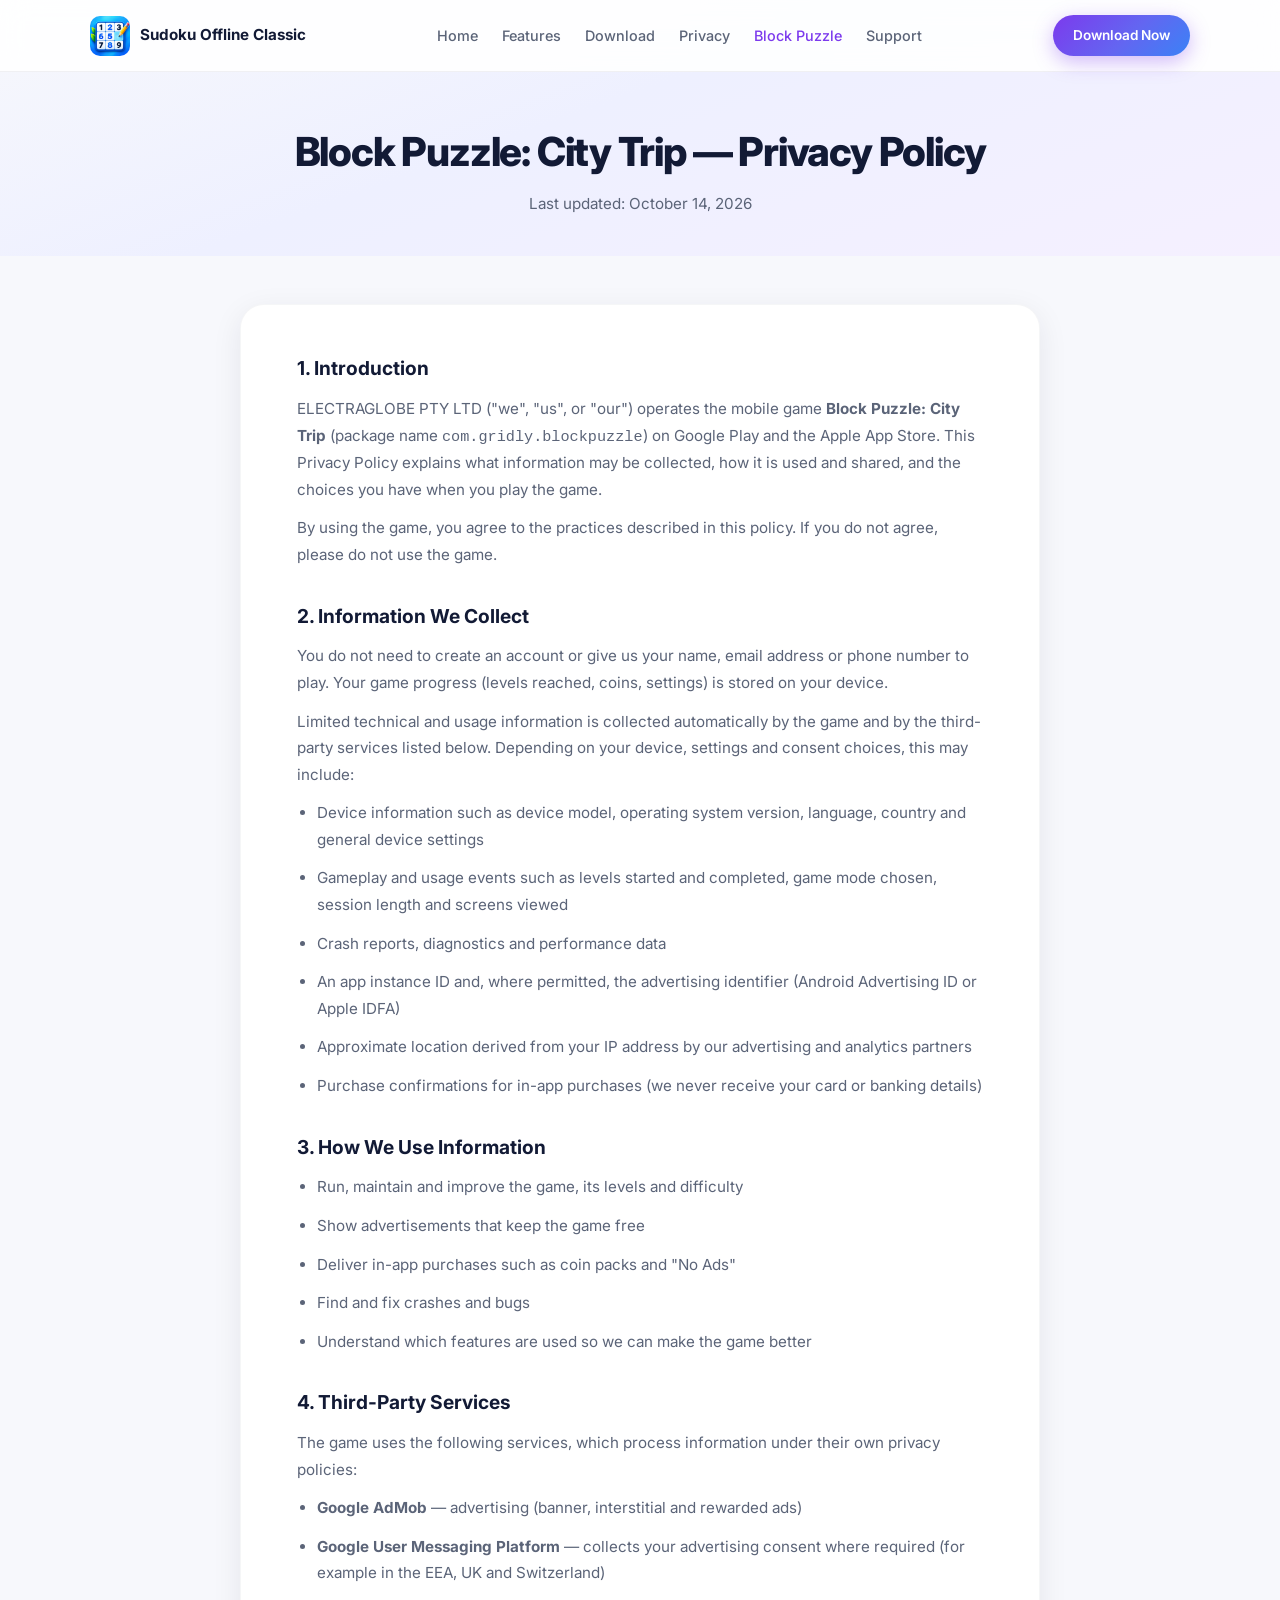
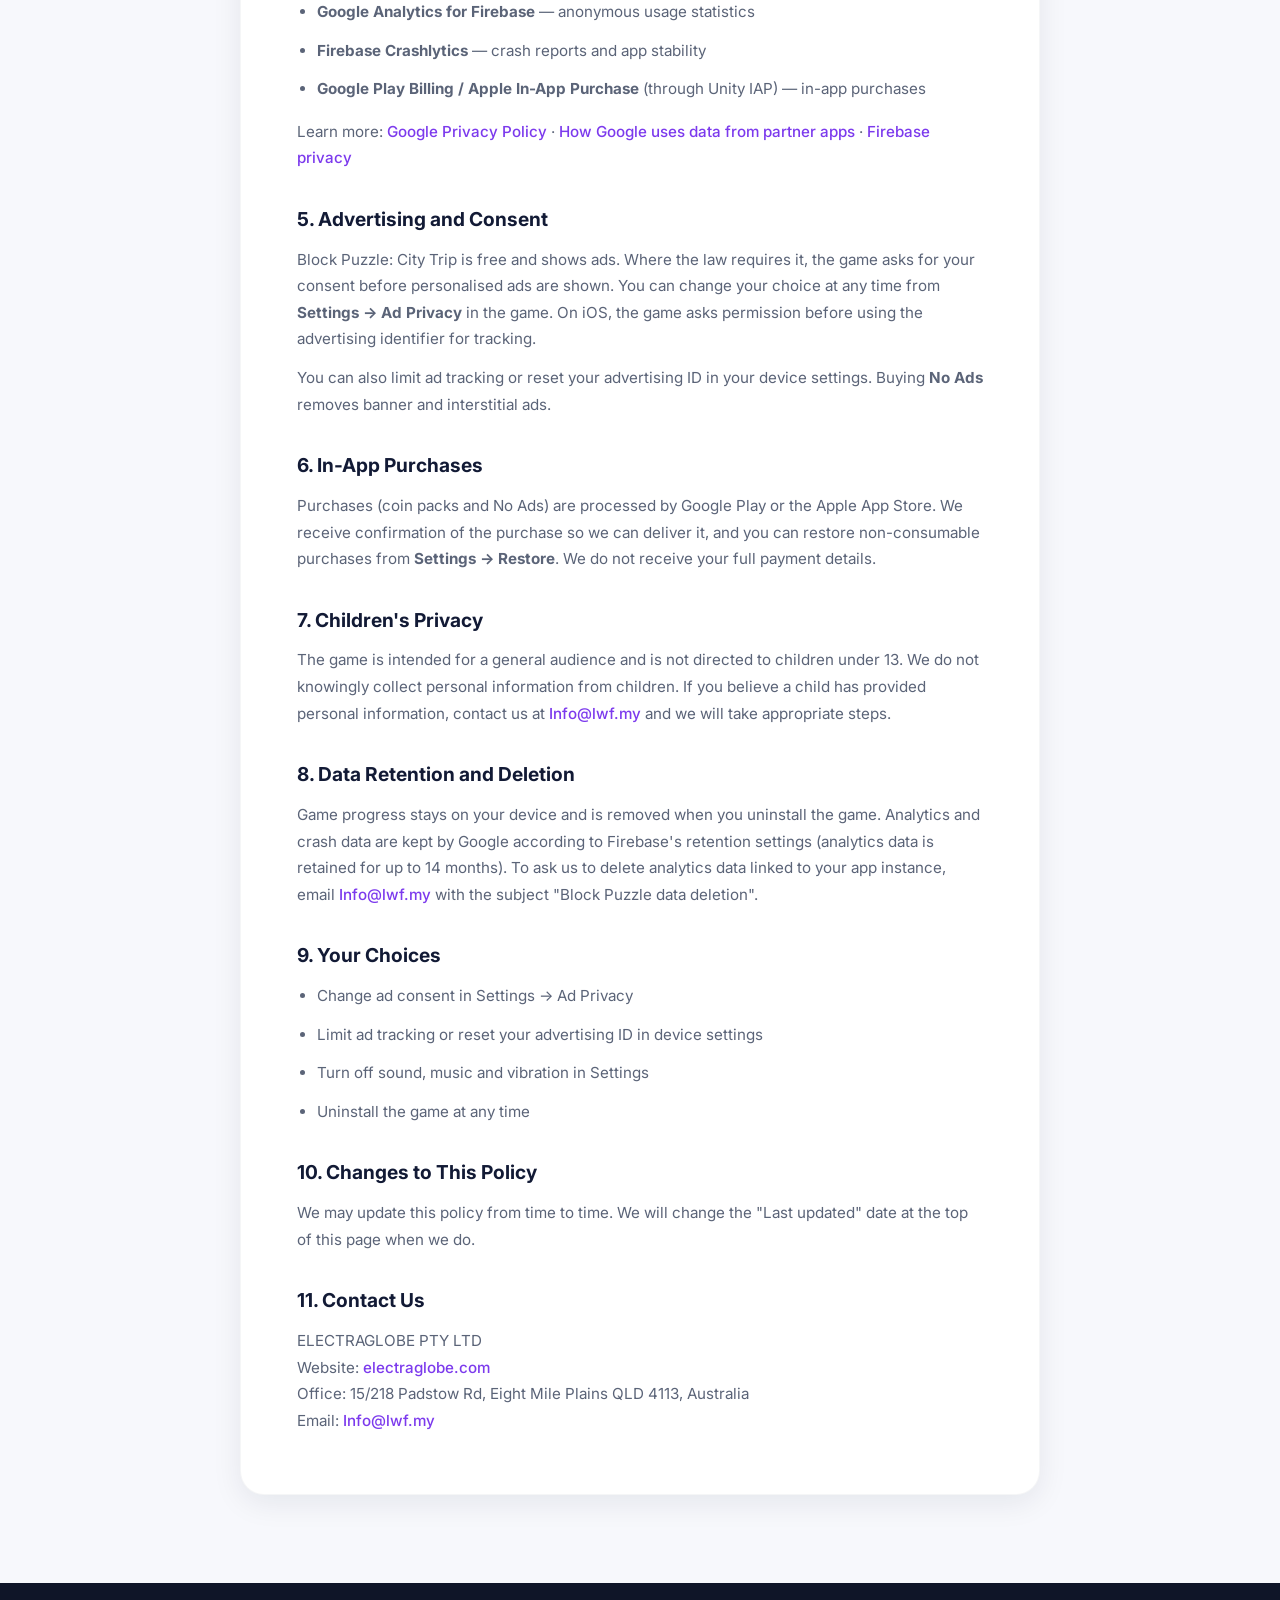
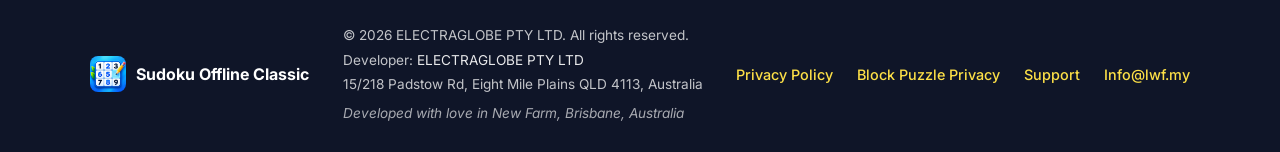
==== block-puzzle-privacy.html @ 2f1a8b40 "Add Block Puzzle: City Trip privacy policy page and footer links Co-Authored-By: Claude Opus 5.5 <no" ====
<!DOCTYPE html>
<html lang="en">
<head>
  <meta charset="UTF-8">
  <meta name="viewport" content="width=device-width, initial-scale=1.0">
  <title>Privacy Policy - Block Puzzle: City Trip</title>
  <meta name="description" content="Privacy Policy for Block Puzzle: City Trip by ELECTRAGLOBE PTY LTD.">
  <meta name="robots" content="index, follow">
  <link rel="canonical" href="https://sudoku-offline-game.pages.dev/block-puzzle-privacy.html">
  <link rel="icon" type="image/png" sizes="32x32" href="assets/favicon-32.png">
  <link rel="apple-touch-icon" href="assets/apple-touch-icon.png">
  <link rel="preconnect" href="https://fonts.googleapis.com">
  <link rel="preconnect" href="https://fonts.gstatic.com" crossorigin>
  <link href="https://fonts.googleapis.com/css2?family=Inter:wght@400;500;600;700;800&display=swap" rel="stylesheet">
  <link rel="stylesheet" href="styles.css">
</head>
<body>

  <header class="header" id="top">
    <div class="container header__inner">
      <a href="index.html" class="logo" aria-label="Sudoku Offline Classic Puzzle home">
        <img src="assets/logo.png" alt="Sudoku Offline Classic Puzzle logo" class="logo__img" width="40" height="40">
        <span class="logo__text">Sudoku Offline Classic</span>
      </a>
      <button class="nav-toggle" id="navToggle" aria-label="Toggle navigation" aria-expanded="false">
        <span></span><span></span><span></span>
      </button>
      <nav class="nav" id="mainNav" aria-label="Main navigation">
        <a href="index.html" class="nav__link">Home</a>
        <a href="index.html#features" class="nav__link">Features</a>
        <a href="index.html#download" class="nav__link">Download</a>
        <a href="privacy.html" class="nav__link">Privacy</a>
        <a href="block-puzzle-privacy.html" class="nav__link nav__link--active">Block Puzzle</a>
        <a href="support.html" class="nav__link">Support</a>
      </nav>
      <a href="index.html#download" class="btn btn--gradient btn--sm header__cta">Download Now</a>
    </div>
  </header>

  <main>
    <section class="page-hero">
      <div class="container">
        <h1 class="page-hero__title">Block Puzzle: City Trip &mdash; Privacy Policy</h1>
        <p class="page-hero__meta">Last updated: October 14, 2026</p>
      </div>
    </section>

    <section class="page-content">
      <div class="container">
        <div class="content-card">
          <h2>1. Introduction</h2>
          <p>
            ELECTRAGLOBE PTY LTD ("we", "us", or "our") operates the mobile game <strong>Block Puzzle: City Trip</strong> (package name <code>com.gridly.blockpuzzle</code>) on Google Play and the Apple App Store. This Privacy Policy explains what information may be collected, how it is used and shared, and the choices you have when you play the game.
          </p>
          <p>
            By using the game, you agree to the practices described in this policy. If you do not agree, please do not use the game.
          </p>

          <h2>2. Information We Collect</h2>
          <p>
            You do not need to create an account or give us your name, email address or phone number to play. Your game progress (levels reached, coins, settings) is stored on your device.
          </p>
          <p>
            Limited technical and usage information is collected automatically by the game and by the third-party services listed below. Depending on your device, settings and consent choices, this may include:
          </p>
          <ul>
            <li>Device information such as device model, operating system version, language, country and general device settings</li>
            <li>Gameplay and usage events such as levels started and completed, game mode chosen, session length and screens viewed</li>
            <li>Crash reports, diagnostics and performance data</li>
            <li>An app instance ID and, where permitted, the advertising identifier (Android Advertising ID or Apple IDFA)</li>
            <li>Approximate location derived from your IP address by our advertising and analytics partners</li>
            <li>Purchase confirmations for in-app purchases (we never receive your card or banking details)</li>
          </ul>

          <h2>3. How We Use Information</h2>
          <ul>
            <li>Run, maintain and improve the game, its levels and difficulty</li>
            <li>Show advertisements that keep the game free</li>
            <li>Deliver in-app purchases such as coin packs and "No Ads"</li>
            <li>Find and fix crashes and bugs</li>
            <li>Understand which features are used so we can make the game better</li>
          </ul>

          <h2>4. Third-Party Services</h2>
          <p>The game uses the following services, which process information under their own privacy policies:</p>
          <ul>
            <li><strong>Google AdMob</strong> &mdash; advertising (banner, interstitial and rewarded ads)</li>
            <li><strong>Google User Messaging Platform</strong> &mdash; collects your advertising consent where required (for example in the EEA, UK and Switzerland)</li>
            <li><strong>Google Analytics for Firebase</strong> &mdash; anonymous usage statistics</li>
            <li><strong>Firebase Crashlytics</strong> &mdash; crash reports and app stability</li>
            <li><strong>Google Play Billing / Apple In-App Purchase</strong> (through Unity IAP) &mdash; in-app purchases</li>
          </ul>
          <p>
            Learn more: <a href="https://policies.google.com/privacy" target="_blank" rel="noopener noreferrer">Google Privacy Policy</a> &middot;
            <a href="https://policies.google.com/technologies/partner-sites" target="_blank" rel="noopener noreferrer">How Google uses data from partner apps</a> &middot;
            <a href="https://firebase.google.com/support/privacy" target="_blank" rel="noopener noreferrer">Firebase privacy</a>
          </p>

          <h2>5. Advertising and Consent</h2>
          <p>
            Block Puzzle: City Trip is free and shows ads. Where the law requires it, the game asks for your consent before personalised ads are shown. You can change your choice at any time from <strong>Settings &rarr; Ad Privacy</strong> in the game. On iOS, the game asks permission before using the advertising identifier for tracking.
          </p>
          <p>
            You can also limit ad tracking or reset your advertising ID in your device settings. Buying <strong>No Ads</strong> removes banner and interstitial ads.
          </p>

          <h2>6. In-App Purchases</h2>
          <p>
            Purchases (coin packs and No Ads) are processed by Google Play or the Apple App Store. We receive confirmation of the purchase so we can deliver it, and you can restore non-consumable purchases from <strong>Settings &rarr; Restore</strong>. We do not receive your full payment details.
          </p>

          <h2>7. Children's Privacy</h2>
          <p>
            The game is intended for a general audience and is not directed to children under 13. We do not knowingly collect personal information from children. If you believe a child has provided personal information, contact us at <a href="mailto:Info@lwf.my">Info@lwf.my</a> and we will take appropriate steps.
          </p>

          <h2>8. Data Retention and Deletion</h2>
          <p>
            Game progress stays on your device and is removed when you uninstall the game. Analytics and crash data are kept by Google according to Firebase's retention settings (analytics data is retained for up to 14 months). To ask us to delete analytics data linked to your app instance, email <a href="mailto:Info@lwf.my">Info@lwf.my</a> with the subject "Block Puzzle data deletion".
          </p>

          <h2>9. Your Choices</h2>
          <ul>
            <li>Change ad consent in Settings &rarr; Ad Privacy</li>
            <li>Limit ad tracking or reset your advertising ID in device settings</li>
            <li>Turn off sound, music and vibration in Settings</li>
            <li>Uninstall the game at any time</li>
          </ul>

          <h2>10. Changes to This Policy</h2>
          <p>
            We may update this policy from time to time. We will change the "Last updated" date at the top of this page when we do.
          </p>

          <h2>11. Contact Us</h2>
          <p>
            ELECTRAGLOBE PTY LTD<br>
            Website: <a href="https://electraglobe.com/" target="_blank" rel="noopener noreferrer">electraglobe.com</a><br>
            Office: 15/218 Padstow Rd, Eight Mile Plains QLD 4113, Australia<br>
            Email: <a href="mailto:Info@lwf.my">Info@lwf.my</a>
          </p>
        </div>
      </div>
    </section>
  </main>

  <footer class="footer">
    <div class="container footer__inner">
      <div class="footer__brand">
        <img src="assets/logo.png" alt="" width="36" height="36">
        <span>Sudoku Offline Classic</span>
      </div>
      <div class="footer__info">
        <p>&copy; 2026 ELECTRAGLOBE PTY LTD. All rights reserved.</p>
        <p>Developer: <a href="https://electraglobe.com/" target="_blank" rel="noopener noreferrer">ELECTRAGLOBE PTY LTD</a></p>
        <p>15/218 Padstow Rd, Eight Mile Plains QLD 4113, Australia</p>
        <p class="footer__love">Developed with love in New Farm, Brisbane, Australia</p>
      </div>
      <div class="footer__links">
        <a href="privacy.html">Privacy Policy</a>
        <a href="block-puzzle-privacy.html">Block Puzzle Privacy</a>
        <a href="support.html">Support</a>
        <a href="mailto:Info@lwf.my">Info@lwf.my</a>
      </div>
    </div>
  </footer>

  <script src="script.js"></script>
</body>
</html>
---- styles.css ----
/* Sudoku Offline Classic — Official Website */

:root {
  --bg: #f7f8fc;
  --bg-soft: linear-gradient(160deg, #f7f8fc 0%, #eef0ff 45%, #f5f0ff 100%);
  --card: #ffffff;
  --text: #121a35;
  --text-muted: #5b6478;
  --purple: #7c3aed;
  --indigo: #6366f1;
  --blue: #3b82f6;
  --pink: #ec4899;
  --highlight: #f59e0b;
  --highlight-soft: #fef3c7;
  --gradient: linear-gradient(135deg, #7c3aed 0%, #6366f1 55%, #3b82f6 100%);
  --gradient-cta: linear-gradient(135deg, #6d28d9 0%, #4f46e5 50%, #2563eb 100%);
  --shadow-sm: 0 2px 10px rgba(18, 26, 53, 0.06);
  --shadow-md: 0 8px 30px rgba(18, 26, 53, 0.08);
  --shadow-lg: 0 16px 50px rgba(99, 102, 241, 0.14);
  --radius: 16px;
  --radius-lg: 24px;
  --header-h: 72px;
  --font: 'Inter', -apple-system, BlinkMacSystemFont, 'Segoe UI', Roboto, sans-serif;
  --ease: 0.25s ease;
}

*, *::before, *::after { box-sizing: border-box; margin: 0; padding: 0; }

html { scroll-behavior: smooth; -webkit-text-size-adjust: 100%; }

body {
  font-family: var(--font);
  font-size: 16px;
  line-height: 1.6;
  color: var(--text);
  background: var(--bg);
  overflow-x: hidden;
}

img { max-width: 100%; height: auto; display: block; }
a { color: inherit; text-decoration: none; }

.container {
  width: 100%;
  max-width: 1140px;
  margin: 0 auto;
  padding: 0 20px;
}

/* Utilities */
.gradient-text {
  background: var(--gradient);
  -webkit-background-clip: text;
  -webkit-text-fill-color: transparent;
  background-clip: text;
}

.section-title {
  font-size: clamp(1.5rem, 4vw, 2.1rem);
  font-weight: 800;
  text-align: center;
  letter-spacing: -0.03em;
  margin-bottom: 12px;
}

.section-subtitle {
  text-align: center;
  color: var(--text-muted);
  max-width: 560px;
  margin: 0 auto 48px;
  font-size: 1.05rem;
  line-height: 1.7;
}

/* Buttons */
.btn {
  display: inline-flex;
  align-items: center;
  justify-content: center;
  gap: 8px;
  font-family: var(--font);
  font-weight: 600;
  font-size: 0.95rem;
  border: none;
  border-radius: 50px;
  cursor: pointer;
  transition: transform var(--ease), box-shadow var(--ease), opacity var(--ease);
}

.btn--gradient {
  background: var(--gradient);
  color: #fff;
  padding: 14px 28px;
  box-shadow: 0 6px 20px rgba(124, 58, 237, 0.35);
}

.btn--gradient:hover {
  transform: translateY(-2px);
  box-shadow: 0 10px 28px rgba(124, 58, 237, 0.45);
}

.btn--outline {
  background: var(--card);
  color: var(--purple);
  padding: 14px 28px;
  border: 2px solid rgba(124, 58, 237, 0.2);
  box-shadow: var(--shadow-sm);
}

.btn--outline:hover {
  border-color: var(--purple);
  transform: translateY(-2px);
}

.btn--sm { padding: 10px 20px; font-size: 0.85rem; }

/* Store buttons */
.store-buttons {
  display: flex;
  flex-wrap: wrap;
  align-items: center;
  gap: 12px;
  margin-top: 28px;
}

.store-buttons--center { justify-content: center; }

.store-btn {
  display: inline-block;
  transition: transform var(--ease), opacity var(--ease);
  line-height: 0;
}

.store-btn:hover { transform: translateY(-2px); opacity: 0.92; }

.store-btn--apple img { height: 40px; width: auto; }
.store-btn--google img { height: 60px; width: auto; }

/* Header */
.header {
  position: fixed;
  top: 0; left: 0; right: 0;
  z-index: 200;
  height: var(--header-h);
  background: rgba(255, 255, 255, 0.88);
  backdrop-filter: blur(14px);
  -webkit-backdrop-filter: blur(14px);
  border-bottom: 1px solid rgba(18, 26, 53, 0.06);
  transition: box-shadow var(--ease);
}

.header--scrolled { box-shadow: var(--shadow-sm); }

.header__inner {
  display: flex;
  align-items: center;
  justify-content: space-between;
  height: 100%;
  gap: 16px;
}

.logo {
  display: flex;
  align-items: center;
  gap: 10px;
  font-weight: 700;
  font-size: 0.95rem;
  color: var(--text);
  flex-shrink: 0;
}

.logo__img {
  width: 40px;
  height: 40px;
  border-radius: 10px;
  object-fit: cover;
}

.logo__text { display: none; }

.nav-toggle {
  display: flex;
  flex-direction: column;
  justify-content: center;
  gap: 5px;
  width: 42px;
  height: 42px;
  background: none;
  border: none;
  cursor: pointer;
  padding: 8px;
  border-radius: 10px;
}

.nav-toggle:hover { background: rgba(124, 58, 237, 0.08); }

.nav-toggle span {
  display: block;
  width: 22px;
  height: 2px;
  background: var(--text);
  border-radius: 2px;
  transition: transform var(--ease), opacity var(--ease);
}

.nav-toggle[aria-expanded="true"] span:nth-child(1) { transform: translateY(7px) rotate(45deg); }
.nav-toggle[aria-expanded="true"] span:nth-child(2) { opacity: 0; }
.nav-toggle[aria-expanded="true"] span:nth-child(3) { transform: translateY(-7px) rotate(-45deg); }

.nav {
  display: none;
  align-items: center;
  gap: 24px;
}

.nav__link {
  font-size: 0.9rem;
  font-weight: 500;
  color: var(--text-muted);
  transition: color var(--ease);
}

.nav__link:hover,
.nav__link--active { color: var(--purple); }

.header__cta { display: none; }

.nav--open {
  display: flex;
  flex-direction: column;
  position: absolute;
  top: var(--header-h);
  left: 0; right: 0;
  background: var(--card);
  padding: 20px;
  gap: 14px;
  box-shadow: var(--shadow-md);
  border-bottom: 1px solid rgba(18, 26, 53, 0.06);
}

/* Hero */
.hero {
  padding: calc(var(--header-h) + 40px) 0 72px;
  background: var(--bg-soft);
  position: relative;
  overflow: hidden;
}

.hero::before {
  content: '';
  position: absolute;
  width: 500px;
  height: 500px;
  border-radius: 50%;
  background: radial-gradient(circle, rgba(124, 58, 237, 0.1) 0%, transparent 70%);
  top: -100px;
  right: -100px;
  pointer-events: none;
}

.hero__grid {
  display: grid;
  grid-template-columns: 1fr;
  gap: 48px;
  align-items: center;
  position: relative;
  z-index: 1;
}

.hero__title {
  font-size: clamp(2rem, 6vw, 3.2rem);
  font-weight: 800;
  line-height: 1.12;
  letter-spacing: -0.04em;
  margin-bottom: 20px;
}

.hero__subtitle {
  font-size: clamp(1rem, 2.5vw, 1.15rem);
  color: var(--text-muted);
  max-width: 500px;
  line-height: 1.75;
}

.chips {
  display: flex;
  flex-wrap: wrap;
  gap: 10px;
  margin-top: 28px;
}

.chip {
  display: inline-flex;
  align-items: center;
  gap: 6px;
  background: var(--card);
  padding: 8px 14px;
  border-radius: 50px;
  font-size: 0.8rem;
  font-weight: 600;
  color: var(--text);
  box-shadow: var(--shadow-sm);
  border: 1px solid rgba(18, 26, 53, 0.05);
}

.chip__dot {
  width: 8px;
  height: 8px;
  border-radius: 50%;
  background: var(--gradient);
}

/* Phone frame */
.hero__visual {
  display: flex;
  justify-content: center;
  position: relative;
}

.phone-frame {
  position: relative;
  width: min(280px, 78vw);
  background: #121a35;
  border-radius: 36px;
  padding: 8px;
  box-shadow: var(--shadow-lg), 0 0 0 1px rgba(255, 255, 255, 0.08);
}

.phone-frame__screen {
  border-radius: 28px;
  overflow: hidden;
  background: #0a0e1a;
  aspect-ratio: 9 / 16;
  display: flex;
  align-items: center;
  justify-content: center;
}

.phone-frame__screen img {
  width: 100%;
  height: 100%;
  object-fit: contain;
  object-position: center center;
  display: block;
}

.phone-frame--gallery {
  width: 100%;
  max-width: 220px;
  margin: 0 auto;
  padding: 7px;
  border-radius: 30px;
}

.phone-frame--gallery .phone-frame__screen {
  border-radius: 24px;
}

/* Hero screenshot carousel */
.hero-carousel {
  display: flex;
  flex-direction: column;
  align-items: center;
  gap: 16px;
}

.phone-frame__screen--carousel {
  position: relative;
}

.hero-carousel__slide {
  position: absolute;
  inset: 0;
  opacity: 0;
  transition: opacity 0.7s ease-in-out;
  pointer-events: none;
}

.hero-carousel__slide.is-active {
  opacity: 1;
  pointer-events: auto;
}

.hero-carousel__slide img {
  width: 100%;
  height: 100%;
  object-fit: contain;
  object-position: center center;
  display: block;
}

.hero-carousel__dots {
  display: flex;
  gap: 8px;
  justify-content: center;
}

.hero-carousel__dot {
  width: 8px;
  height: 8px;
  border: none;
  border-radius: 50%;
  padding: 0;
  background: rgba(124, 58, 237, 0.25);
  cursor: pointer;
  transition: transform var(--ease), background var(--ease);
}

.hero-carousel__dot.is-active {
  background: var(--purple);
  transform: scale(1.2);
}

.hero-carousel__dot:hover {
  background: var(--purple-light);
}

@media (prefers-reduced-motion: reduce) {
  .hero-carousel__slide {
    transition: none;
  }
}

.hero__glow {
  position: absolute;
  width: 200px;
  height: 200px;
  border-radius: 50%;
  background: radial-gradient(circle, rgba(245, 158, 11, 0.2), transparent 70%);
  bottom: 10%;
  left: 5%;
  pointer-events: none;
}

/* Features */
.features {
  padding: 88px 0 48px;
  background: var(--card);
}

.features__grid {
  display: grid;
  grid-template-columns: 1fr;
  gap: 20px;
  margin-top: 48px;
}

.feature-card {
  background: var(--bg);
  border-radius: var(--radius);
  padding: 28px 24px;
  box-shadow: var(--shadow-sm);
  border: 1px solid rgba(18, 26, 53, 0.04);
  transition: transform var(--ease), box-shadow var(--ease);
}

.feature-card:hover {
  transform: translateY(-4px);
  box-shadow: var(--shadow-md);
}

.feature-card__icon {
  width: 52px;
  height: 52px;
  border-radius: 14px;
  display: flex;
  align-items: center;
  justify-content: center;
  margin-bottom: 16px;
}

.feature-card__icon--purple { background: #ede9fe; color: var(--purple); }
.feature-card__icon--orange { background: #ffedd5; color: #ea580c; }
.feature-card__icon--green { background: #dcfce7; color: #16a34a; }
.feature-card__icon--blue { background: #dbeafe; color: var(--blue); }
.feature-card__icon--indigo { background: #e0e7ff; color: var(--indigo); }
.feature-card__icon--pink { background: #fce7f3; color: var(--pink); }

.feature-card__title {
  font-size: 1.05rem;
  font-weight: 700;
  margin-bottom: 8px;
}

.feature-card__text {
  font-size: 0.92rem;
  color: var(--text-muted);
  line-height: 1.65;
}

/* Experience */
.experience {
  padding: 88px 0;
}

.experience__card {
  display: grid;
  grid-template-columns: 1fr;
  gap: 32px;
  align-items: center;
  background: var(--card);
  border-radius: var(--radius-lg);
  padding: 36px 28px;
  box-shadow: var(--shadow-md);
  border: 1px solid rgba(18, 26, 53, 0.04);
}

.experience__visual {
  display: flex;
  justify-content: center;
}

.experience__board {
  width: 180px;
  padding: 12px;
  background: var(--bg);
  border-radius: var(--radius);
  box-shadow: var(--shadow-sm);
}

.mini-sudoku {
  display: grid;
  grid-template-columns: repeat(3, 1fr);
  gap: 4px;
}

.mini-sudoku span {
  aspect-ratio: 1;
  display: flex;
  align-items: center;
  justify-content: center;
  background: var(--card);
  border-radius: 8px;
  font-weight: 700;
  font-size: 1.1rem;
  box-shadow: var(--shadow-sm);
}

.mini-sudoku span.hl {
  background: var(--highlight-soft);
  color: #b45309;
}

.experience__title {
  font-size: clamp(1.3rem, 3.5vw, 1.75rem);
  font-weight: 800;
  margin-bottom: 16px;
  letter-spacing: -0.02em;
}

.experience__text {
  color: var(--text-muted);
  font-size: 1.05rem;
  line-height: 1.75;
}

/* Preview */
.preview {
  padding: 88px 0;
  background: var(--bg-soft);
}

.preview__grid {
  display: grid;
  grid-template-columns: 1fr;
  gap: 28px;
}

.preview-item {
  text-align: center;
}

.preview-item__caption {
  margin-top: 16px;
  font-weight: 600;
  font-size: 0.95rem;
  color: var(--text);
}

.preview-item__sub {
  font-size: 0.85rem;
  color: var(--text-muted);
  margin-top: 4px;
}

/* Gallery */
.gallery {
  padding: 88px 0;
  background: var(--card);
}

.gallery__grid {
  display: grid;
  grid-template-columns: repeat(2, 1fr);
  gap: 20px;
}

.gallery__item {
  cursor: pointer;
  transition: transform var(--ease);
}

.gallery__item:hover { transform: translateY(-4px); }

.gallery__item figcaption {
  margin-top: 12px;
  font-size: 0.82rem;
  font-weight: 600;
  color: var(--text-muted);
  text-align: center;
}

/* CTA */
.cta {
  padding: 16px 0 56px;
  background: var(--card);
}

.cta__banner {
  background: var(--gradient-cta);
  border-radius: var(--radius-lg);
  padding: 40px 24px;
  text-align: center;
  position: relative;
  overflow: hidden;
  box-shadow: 0 12px 48px rgba(79, 70, 229, 0.35);
}

.cta__banner::before {
  content: '';
  position: absolute;
  width: 300px;
  height: 300px;
  border-radius: 50%;
  background: radial-gradient(circle, rgba(245, 158, 11, 0.25), transparent 70%);
  top: -80px;
  right: -60px;
  pointer-events: none;
}

.cta__title {
  font-size: clamp(1.5rem, 4.5vw, 2.3rem);
  font-weight: 800;
  color: #fff;
  letter-spacing: -0.03em;
  line-height: 1.2;
  position: relative;
}

.cta__highlight { color: #fde047; }

.cta__subtitle {
  color: rgba(255, 255, 255, 0.88);
  font-size: 1.05rem;
  margin: 12px auto 0;
  max-width: 480px;
  position: relative;
}

.cta .store-buttons {
  margin-top: 20px;
  margin-bottom: 0;
}

/* Footer */
.footer {
  background: #0f1528;
  color: rgba(255, 255, 255, 0.75);
  padding: 40px 0 28px;
}

.footer__inner {
  display: flex;
  flex-direction: column;
  gap: 28px;
  text-align: center;
}

.footer__brand {
  display: flex;
  align-items: center;
  justify-content: center;
  gap: 10px;
  font-weight: 700;
  color: #fff;
}

.footer__brand img {
  width: 36px;
  height: 36px;
  border-radius: 8px;
  object-fit: cover;
}

.footer__info p { font-size: 0.85rem; line-height: 1.8; }

.footer__info a {
  color: rgba(255, 255, 255, 0.9);
  transition: color var(--ease);
}

.footer__info a:hover { color: #fde047; }

.footer__love {
  font-style: italic;
  opacity: 0.85;
  margin-top: 4px;
}

.footer__links {
  display: flex;
  flex-wrap: wrap;
  justify-content: center;
  gap: 16px 24px;
}

.footer__links a {
  color: #fde047;
  font-size: 0.9rem;
  font-weight: 500;
  transition: opacity var(--ease);
}

.footer__links a:hover { opacity: 0.8; }

/* Subpages */
.page-hero {
  padding: calc(var(--header-h) + 48px) 0 40px;
  background: var(--bg-soft);
  text-align: center;
}

.page-hero__title {
  font-size: clamp(1.8rem, 5vw, 2.5rem);
  font-weight: 800;
  letter-spacing: -0.03em;
  margin-bottom: 8px;
}

.page-hero__meta {
  color: var(--text-muted);
  font-size: 0.95rem;
}

.page-content {
  padding: 48px 0 88px;
}

.content-card {
  background: var(--card);
  border-radius: var(--radius-lg);
  padding: 36px 28px;
  box-shadow: var(--shadow-md);
  border: 1px solid rgba(18, 26, 53, 0.04);
  max-width: 800px;
  margin: 0 auto;
}

.content-card h2 {
  font-size: 1.2rem;
  font-weight: 700;
  margin: 32px 0 12px;
  color: var(--text);
}

.content-card h2:first-child { margin-top: 0; }

.content-card p,
.content-card li {
  color: var(--text-muted);
  font-size: 0.95rem;
  line-height: 1.75;
  margin-bottom: 12px;
}

.content-card ul {
  padding-left: 20px;
  margin-bottom: 16px;
}

.content-card a { color: var(--purple); font-weight: 500; }
.content-card a:hover { text-decoration: underline; }

/* Support page */
.support-grid {
  display: grid;
  grid-template-columns: 1fr;
  gap: 20px;
  margin: 32px 0;
}

.support-topic {
  background: var(--bg);
  border-radius: var(--radius);
  padding: 20px;
  border: 1px solid rgba(18, 26, 53, 0.05);
}

.support-topic h3 {
  font-size: 1rem;
  font-weight: 700;
  margin-bottom: 6px;
}

.support-topic p {
  font-size: 0.9rem;
  color: var(--text-muted);
  margin: 0;
}

.support-actions {
  display: flex;
  flex-wrap: wrap;
  gap: 12px;
  justify-content: center;
  margin-top: 32px;
}

/* Lightbox */
.lightbox {
  display: none;
  position: fixed;
  inset: 0;
  z-index: 500;
  background: rgba(15, 21, 40, 0.92);
  align-items: center;
  justify-content: center;
  padding: 20px;
}

.lightbox--open { display: flex; }

.lightbox__img {
  max-height: 90vh;
  max-width: 100%;
  border-radius: var(--radius);
  box-shadow: var(--shadow-lg);
}

.lightbox__close {
  position: absolute;
  top: 20px;
  right: 20px;
  width: 44px;
  height: 44px;
  border: none;
  border-radius: 50%;
  background: rgba(255, 255, 255, 0.15);
  color: #fff;
  font-size: 1.5rem;
  cursor: pointer;
  display: flex;
  align-items: center;
  justify-content: center;
}

.lightbox__close:hover { background: rgba(255, 255, 255, 0.25); }

/* Responsive */
@media (min-width: 600px) {
  .logo__text { display: inline; }
  .features__grid { grid-template-columns: repeat(2, 1fr); }
  .preview__grid { grid-template-columns: repeat(3, 1fr); }
  .experience__card { grid-template-columns: auto 1fr; padding: 48px 40px; }
  .support-grid { grid-template-columns: repeat(2, 1fr); }
  .footer__inner {
    flex-direction: row;
    justify-content: space-between;
    align-items: center;
    text-align: left;
  }
  .footer__brand { justify-content: flex-start; }
}

@media (min-width: 900px) {
  .nav-toggle { display: none; }
  .nav { display: flex; }
  .header__cta { display: inline-flex; }
  .hero__grid { grid-template-columns: 1fr 1fr; gap: 64px; }
  .features__grid { grid-template-columns: repeat(3, 1fr); }
  .gallery__grid { grid-template-columns: repeat(3, 1fr); gap: 28px; }
  .content-card { padding: 48px 56px; }
}

@media (min-width: 1100px) {
  .gallery__grid { grid-template-columns: repeat(5, 1fr); }
}

/* ============================================
   Smart download page (Instagram / social link)
   ============================================ */

.download-page {
  min-height: 100vh;
  background: #f5f6fc;
  position: relative;
  overflow-x: hidden;
}

.download__bg {
  position: fixed;
  inset: 0;
  pointer-events: none;
  z-index: 0;
}

.download__blob {
  position: absolute;
  border-radius: 50%;
  filter: blur(60px);
}

.download__blob--1 {
  width: 320px;
  height: 320px;
  background: rgba(124, 58, 237, 0.18);
  top: -80px;
  right: -60px;
}

.download__blob--2 {
  width: 280px;
  height: 280px;
  background: rgba(59, 130, 246, 0.14);
  bottom: -60px;
  left: -40px;
}

.download {
  min-height: 100vh;
  display: flex;
  flex-direction: column;
  align-items: center;
  justify-content: center;
  padding: 28px 16px;
  position: relative;
  z-index: 1;
}

.download__card {
  width: 100%;
  max-width: 440px;
  background: rgba(255, 255, 255, 0.92);
  backdrop-filter: blur(12px);
  -webkit-backdrop-filter: blur(12px);
  border-radius: 28px;
  padding: 32px 24px 28px;
  text-align: center;
  box-shadow: 0 20px 60px rgba(18, 26, 53, 0.1), 0 0 0 1px rgba(255, 255, 255, 0.8) inset;
  border: 1px solid rgba(18, 26, 53, 0.05);
}

.download__header {
  margin-bottom: 16px;
}

.download__logo-wrap {
  position: relative;
  display: inline-block;
  margin-bottom: 16px;
}

.download__logo-wrap::before {
  content: '';
  position: absolute;
  inset: -8px;
  border-radius: 26px;
  background: var(--gradient);
  opacity: 0.2;
  filter: blur(8px);
}

.download__logo {
  position: relative;
  width: 88px;
  height: 88px;
  border-radius: 20px;
  object-fit: cover;
  box-shadow: var(--shadow-md);
}

.download__title {
  font-size: 1.5rem;
  font-weight: 800;
  letter-spacing: -0.03em;
  margin-bottom: 6px;
  line-height: 1.2;
}

.download__tagline {
  color: var(--text-muted);
  font-size: 0.95rem;
  line-height: 1.55;
}

.download__preview {
  margin: 0 auto 20px;
  padding-top: 20px;
  border-top: 1px solid rgba(18, 26, 53, 0.06);
  display: flex;
  flex-direction: column;
  align-items: center;
  gap: 12px;
  width: 100%;
}

.phone-frame--download {
  width: min(200px, 52vw);
  padding: 7px;
  border-radius: 30px;
}

.phone-frame--download .phone-frame__screen {
  border-radius: 24px;
}

.download__dots {
  margin-top: 0;
}

.download__dots .hero-carousel__dot {
  pointer-events: none;
}

.download__perks {
  display: flex;
  flex-wrap: wrap;
  justify-content: center;
  gap: 8px;
  margin-bottom: 16px;
}

.download__perk {
  font-size: 0.72rem;
  font-weight: 600;
  color: var(--text);
  background: linear-gradient(135deg, rgba(124, 58, 237, 0.08), rgba(99, 102, 241, 0.06));
  border: 1px solid rgba(124, 58, 237, 0.12);
  padding: 6px 12px;
  border-radius: 50px;
}

.download__status {
  min-height: 36px;
  display: flex;
  flex-direction: column;
  align-items: center;
  justify-content: center;
  gap: 8px;
  margin-bottom: 16px;
  padding: 10px 16px;
  border-radius: 12px;
  background: rgba(124, 58, 237, 0.06);
}

.download__status-text {
  font-size: 0.88rem;
  font-weight: 600;
  color: var(--purple);
  margin: 0;
}

.download__spinner {
  width: 24px;
  height: 24px;
  border: 2.5px solid rgba(124, 58, 237, 0.15);
  border-top-color: var(--purple);
  border-radius: 50%;
  animation: spin 0.8s linear infinite;
}

@keyframes spin {
  to { transform: rotate(360deg); }
}

.download__stores {
  display: flex;
  flex-direction: column;
  align-items: stretch;
  gap: 12px;
  margin-bottom: 12px;
}

.download__store-btn {
  display: flex;
  flex-direction: column;
  align-items: center;
  gap: 6px;
  padding: 16px 20px;
  border-radius: var(--radius);
  background: var(--card);
  border: 2px solid rgba(18, 26, 53, 0.07);
  transition: transform var(--ease), box-shadow var(--ease), border-color var(--ease);
}

.download__store-btn:hover {
  transform: translateY(-2px);
  box-shadow: var(--shadow-md);
}

.download__store-btn.is-recommended {
  border-color: var(--purple);
  box-shadow: 0 0 0 4px rgba(124, 58, 237, 0.12), var(--shadow-md);
  background: linear-gradient(135deg, rgba(124, 58, 237, 0.04), rgba(99, 102, 241, 0.03));
}

.download__store-label {
  font-size: 0.78rem;
  font-weight: 600;
  color: var(--text-muted);
}

.download__store-btn--apple img { height: 42px; width: auto; }
.download__store-btn--google img { height: 56px; width: auto; }

.download__hint {
  font-size: 0.8rem;
  color: var(--text-muted);
  line-height: 1.5;
  margin: 0 0 8px;
}

.download__home {
  display: inline-flex;
  align-items: center;
  gap: 6px;
  font-size: 0.88rem;
  font-weight: 600;
  color: var(--purple);
  padding: 10px 16px;
  border-radius: 50px;
  background: rgba(124, 58, 237, 0.06);
  transition: background var(--ease), transform var(--ease);
}

.download__home:hover {
  background: rgba(124, 58, 237, 0.12);
  transform: translateX(-2px);
}

.download__footer {
  margin-top: 20px;
  font-size: 0.78rem;
  color: var(--text-muted);
  text-align: center;
}

.download__counter {
  display: inline-flex;
  align-items: center;
  gap: 8px;
  margin-bottom: 12px;
  padding: 8px 14px;
  border-radius: 50px;
  background: rgba(124, 58, 237, 0.08);
  border: 1px solid rgba(124, 58, 237, 0.12);
  font-size: 0.8rem;
  color: var(--text-muted);
}

.download__counter strong {
  color: var(--purple);
  font-weight: 700;
}

.download__counter-dot {
  width: 8px;
  height: 8px;
  border-radius: 50%;
  background: #22c55e;
  box-shadow: 0 0 0 3px rgba(34, 197, 94, 0.2);
  animation: pulse-dot 2s ease-in-out infinite;
}

@keyframes pulse-dot {
  0%, 100% { opacity: 1; }
  50% { opacity: 0.5; }
}

.download__footer a {
  color: var(--text-muted);
  font-weight: 500;
  transition: color var(--ease);
}

.download__footer a:hover { color: var(--purple); }

.download__footer .footer__love {
  margin-top: 6px;
  font-style: italic;
  color: var(--text-muted);
}

@media (min-width: 480px) {
  .download__card {
    padding: 40px 36px 32px;
  }

  .download__stores {
    flex-direction: row;
    gap: 14px;
  }

  .download__store-btn {
    flex: 1;
    min-width: 0;
  }
}

@media (prefers-reduced-motion: reduce) {
  .hero-carousel__slide { transition: none; }
}
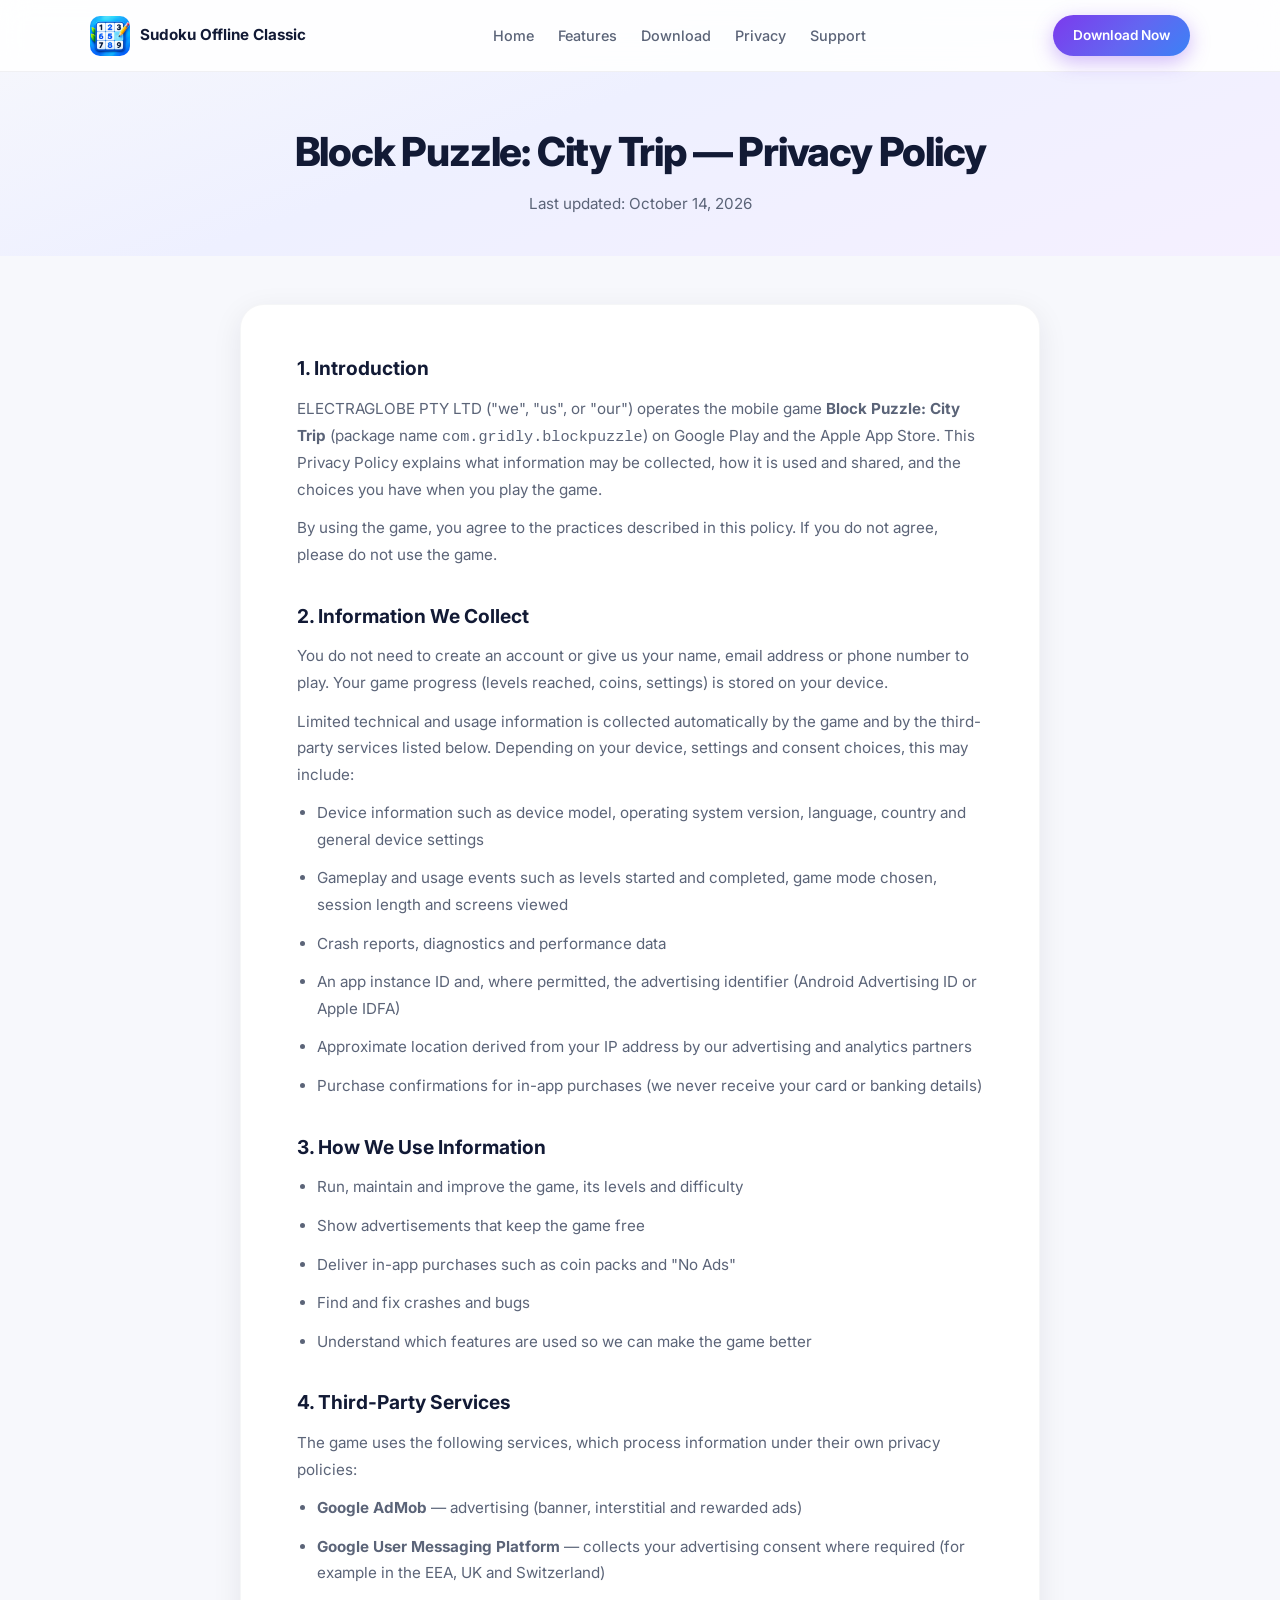
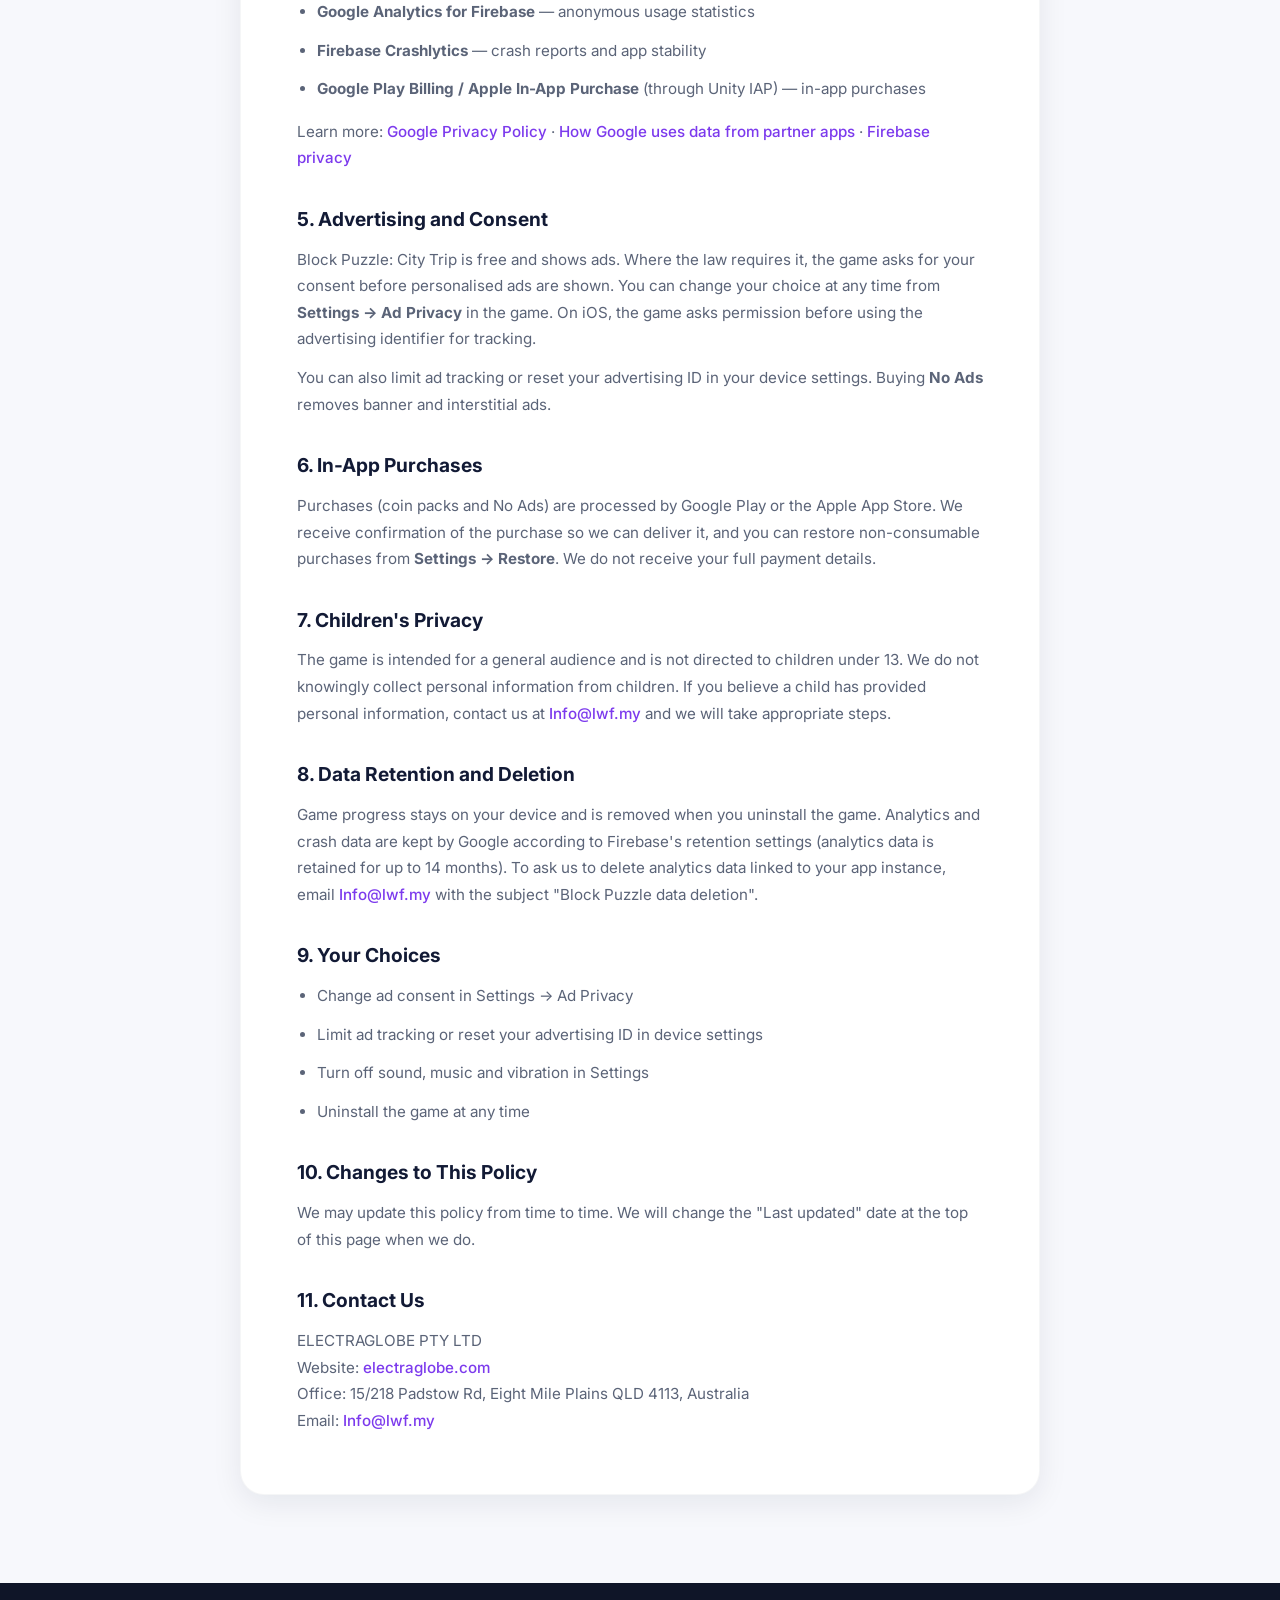
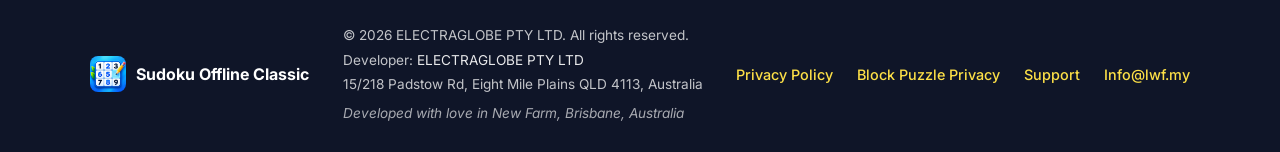
==== commit 6e5522ff: "Keep Sudoku pages unchanged; Block Puzzle privacy is a standalone page Co-Authored-By: Claude Opus 5" ====
--- a/block-puzzle-privacy.html
+++ b/block-puzzle-privacy.html
@@ -30,7 +30,6 @@
         <a href="index.html#features" class="nav__link">Features</a>
         <a href="index.html#download" class="nav__link">Download</a>
         <a href="privacy.html" class="nav__link">Privacy</a>
-        <a href="block-puzzle-privacy.html" class="nav__link nav__link--active">Block Puzzle</a>
         <a href="support.html" class="nav__link">Support</a>
       </nav>
       <a href="index.html#download" class="btn btn--gradient btn--sm header__cta">Download Now</a>
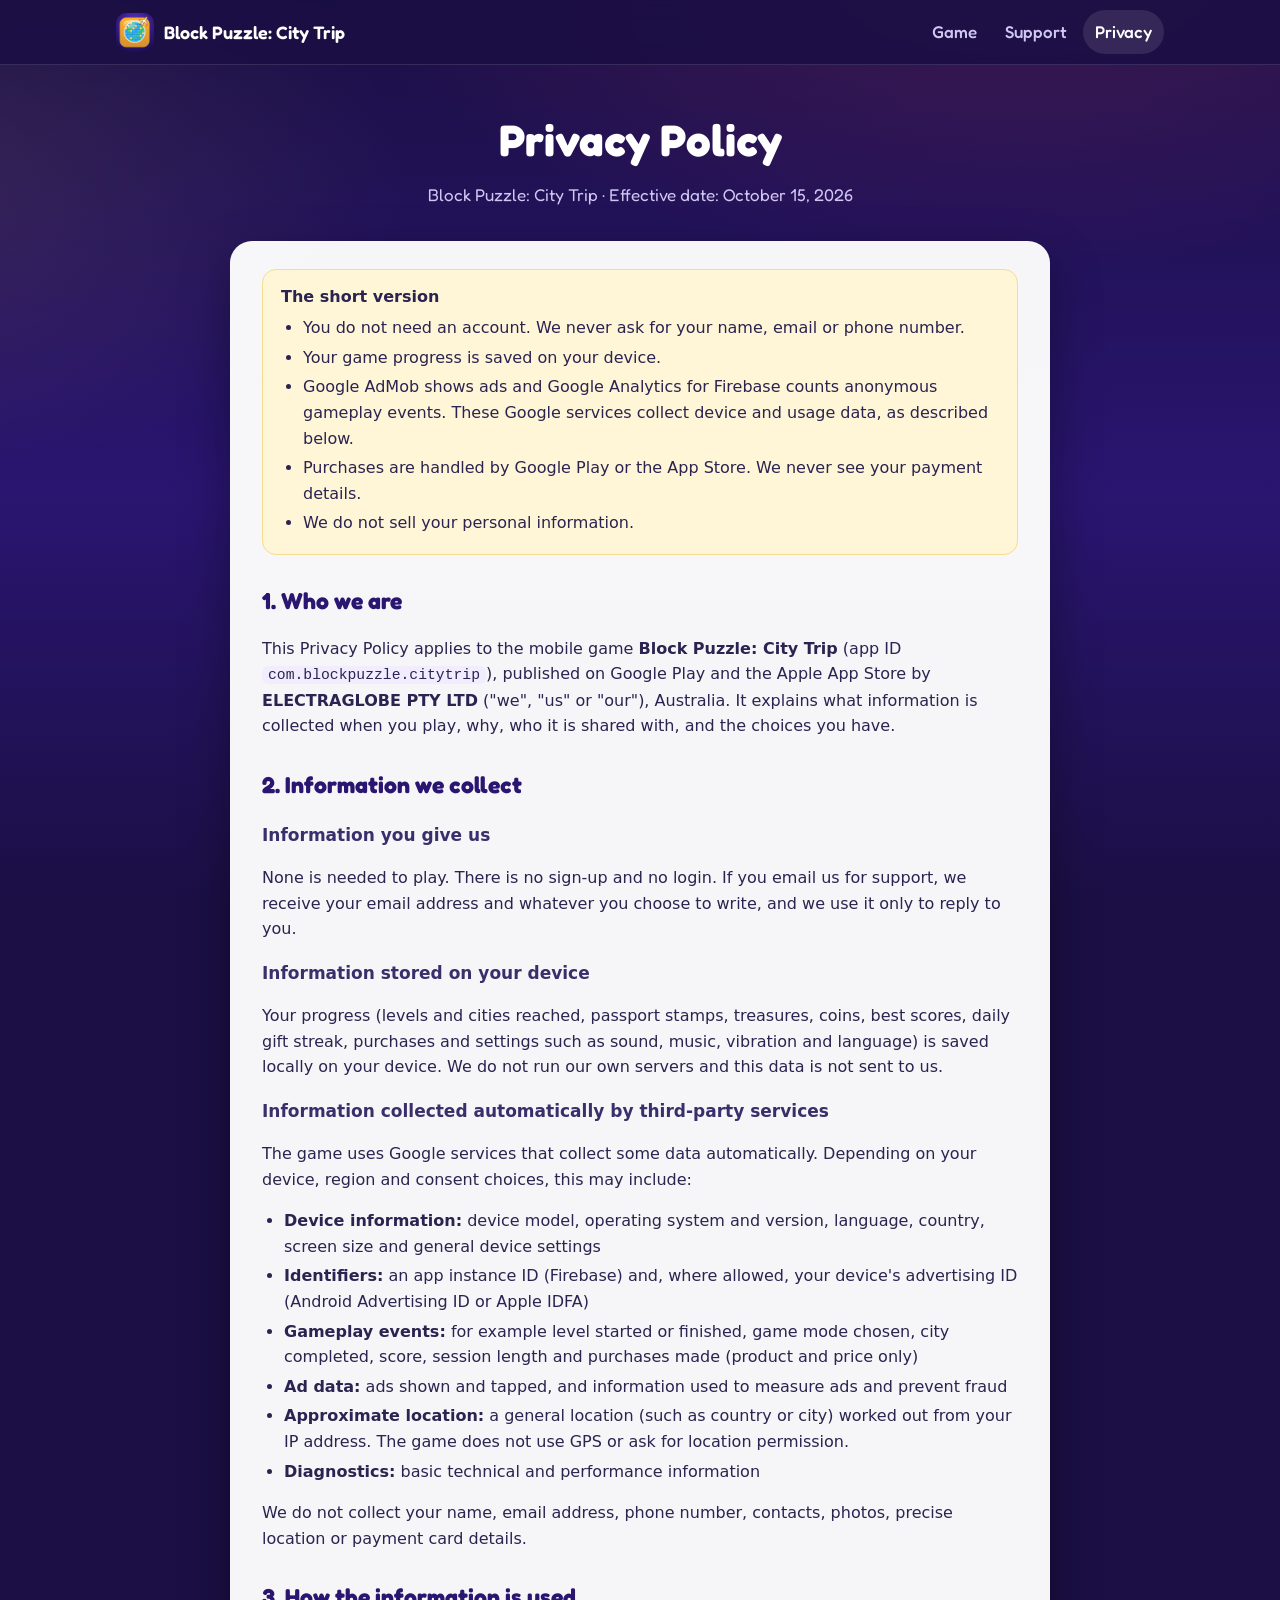
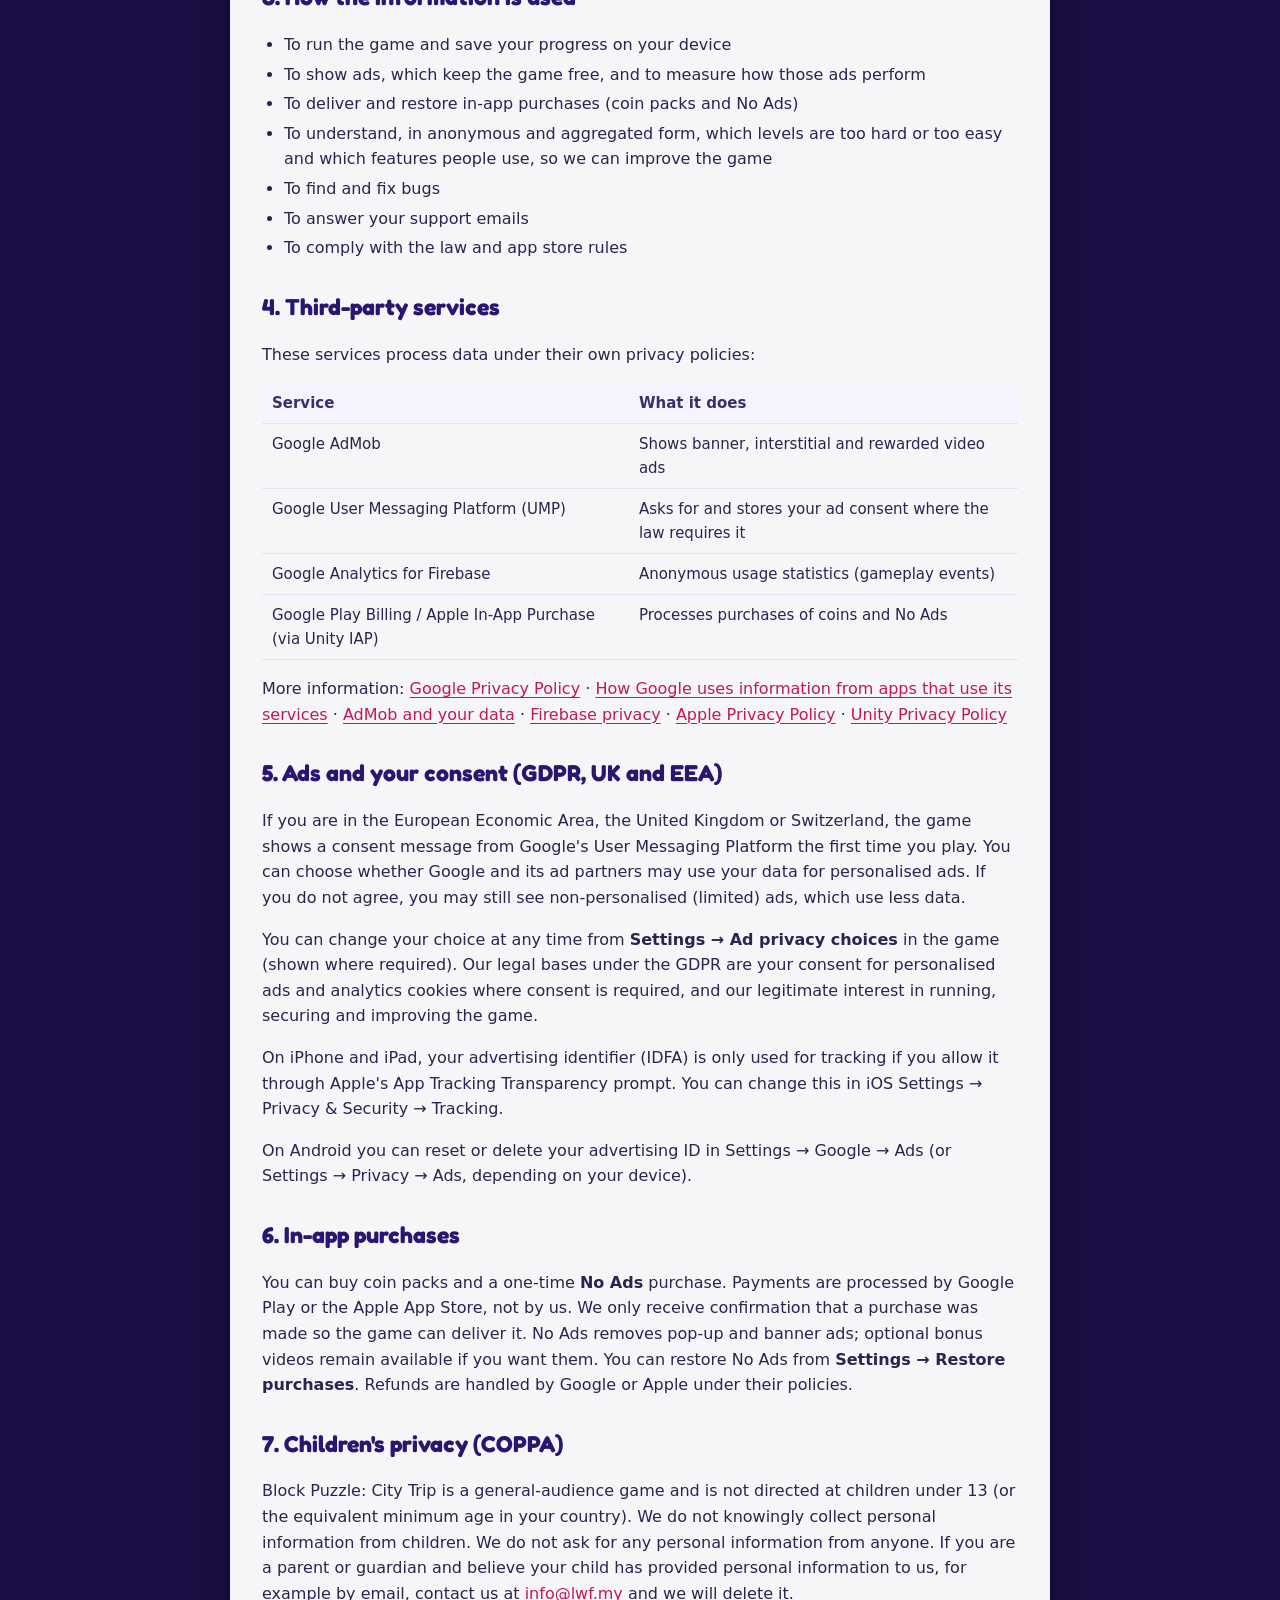
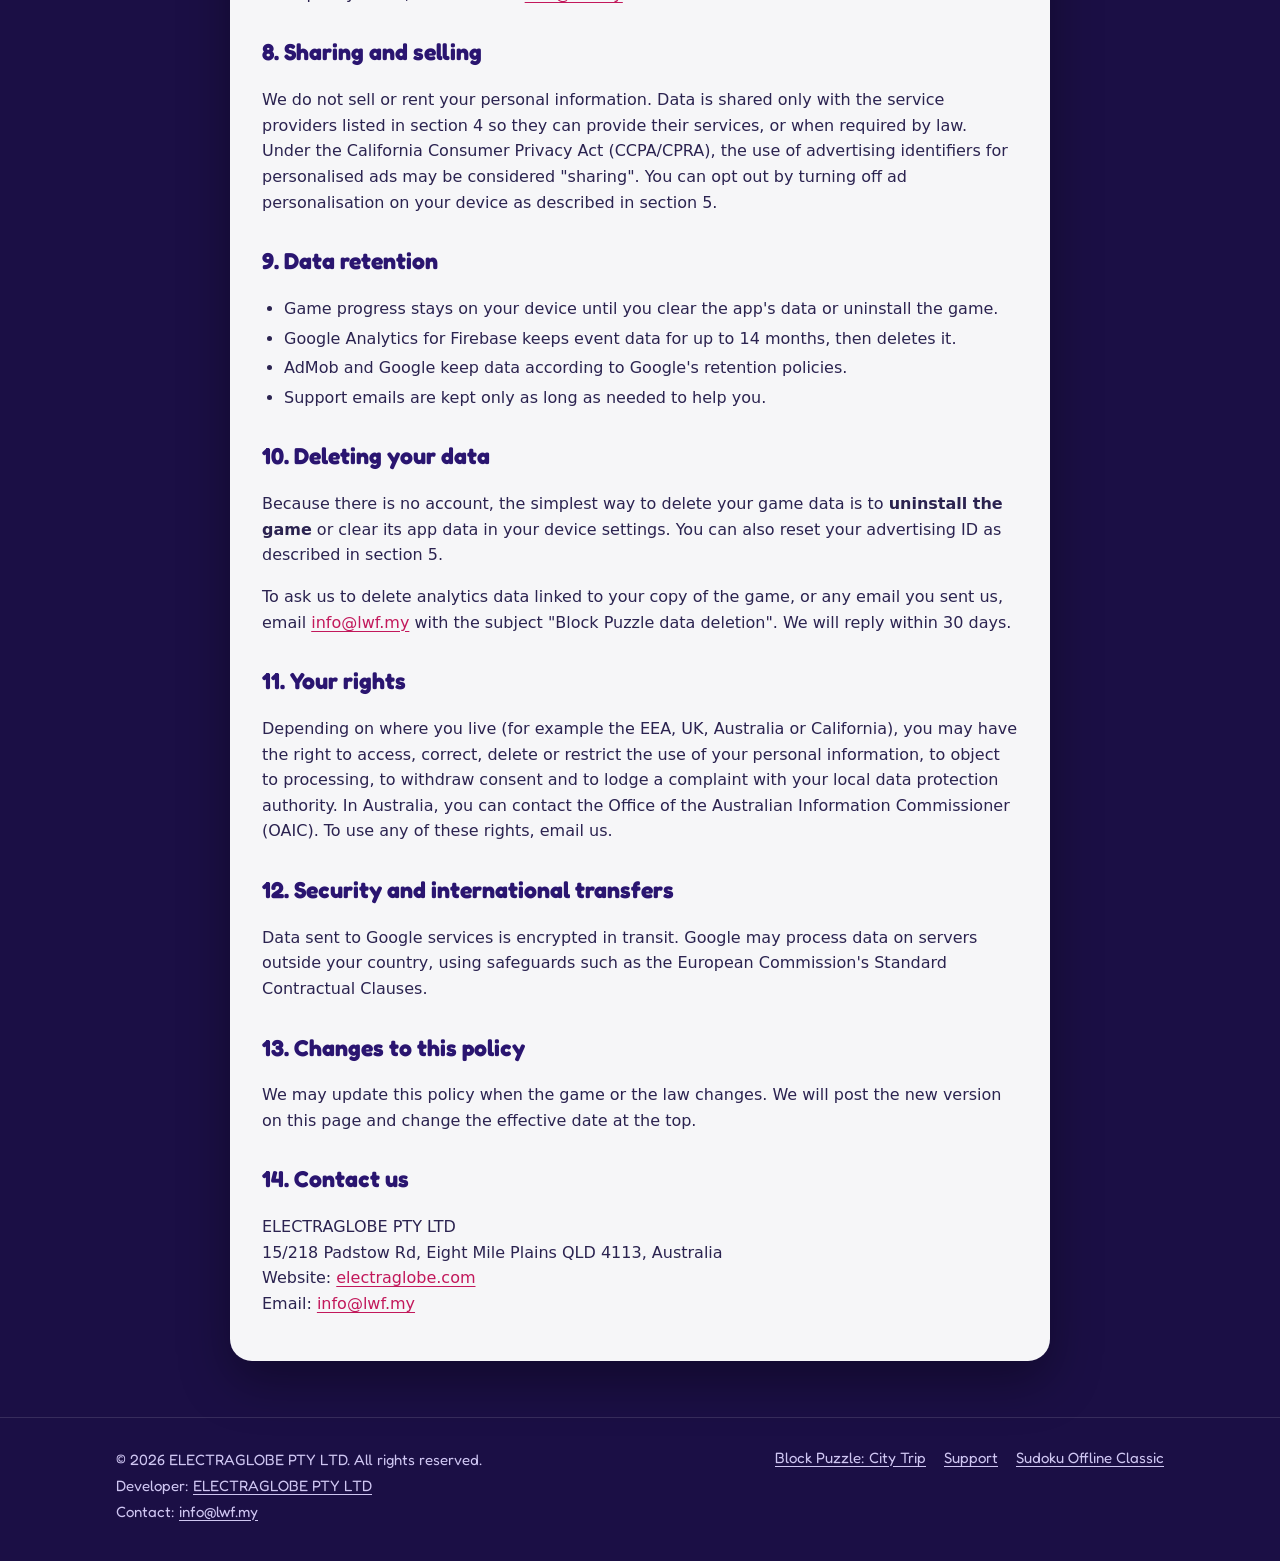
==== commit ca11fdc9: "Add Block Puzzle: City Trip game section under /block-puzzle/ - block-puzzle/index.html: game page (" ====
--- a/block-puzzle-privacy.html
+++ b/block-puzzle-privacy.html
@@ -4,166 +4,12 @@
   <meta charset="UTF-8">
   <meta name="viewport" content="width=device-width, initial-scale=1.0">
   <title>Privacy Policy - Block Puzzle: City Trip</title>
-  <meta name="description" content="Privacy Policy for Block Puzzle: City Trip by ELECTRAGLOBE PTY LTD.">
-  <meta name="robots" content="index, follow">
-  <link rel="canonical" href="https://sudoku-offline-game.pages.dev/block-puzzle-privacy.html">
-  <link rel="icon" type="image/png" sizes="32x32" href="assets/favicon-32.png">
-  <link rel="apple-touch-icon" href="assets/apple-touch-icon.png">
-  <link rel="preconnect" href="https://fonts.googleapis.com">
-  <link rel="preconnect" href="https://fonts.gstatic.com" crossorigin>
-  <link href="https://fonts.googleapis.com/css2?family=Inter:wght@400;500;600;700;800&display=swap" rel="stylesheet">
-  <link rel="stylesheet" href="styles.css">
+  <meta name="robots" content="noindex, follow">
+  <link rel="canonical" href="https://sudokuofflineclassic.com/block-puzzle/privacy.html">
+  <meta http-equiv="refresh" content="0; url=/block-puzzle/privacy.html">
+  <script>location.replace('/block-puzzle/privacy.html' + location.hash);</script>
 </head>
 <body>
-
-  <header class="header" id="top">
-    <div class="container header__inner">
-      <a href="index.html" class="logo" aria-label="Sudoku Offline Classic Puzzle home">
-        <img src="assets/logo.png" alt="Sudoku Offline Classic Puzzle logo" class="logo__img" width="40" height="40">
-        <span class="logo__text">Sudoku Offline Classic</span>
-      </a>
-      <button class="nav-toggle" id="navToggle" aria-label="Toggle navigation" aria-expanded="false">
-        <span></span><span></span><span></span>
-      </button>
-      <nav class="nav" id="mainNav" aria-label="Main navigation">
-        <a href="index.html" class="nav__link">Home</a>
-        <a href="index.html#features" class="nav__link">Features</a>
-        <a href="index.html#download" class="nav__link">Download</a>
-        <a href="privacy.html" class="nav__link">Privacy</a>
-        <a href="support.html" class="nav__link">Support</a>
-      </nav>
-      <a href="index.html#download" class="btn btn--gradient btn--sm header__cta">Download Now</a>
-    </div>
-  </header>
-
-  <main>
-    <section class="page-hero">
-      <div class="container">
-        <h1 class="page-hero__title">Block Puzzle: City Trip &mdash; Privacy Policy</h1>
-        <p class="page-hero__meta">Last updated: October 14, 2026</p>
-      </div>
-    </section>
-
-    <section class="page-content">
-      <div class="container">
-        <div class="content-card">
-          <h2>1. Introduction</h2>
-          <p>
-            ELECTRAGLOBE PTY LTD ("we", "us", or "our") operates the mobile game <strong>Block Puzzle: City Trip</strong> (package name <code>com.gridly.blockpuzzle</code>) on Google Play and the Apple App Store. This Privacy Policy explains what information may be collected, how it is used and shared, and the choices you have when you play the game.
-          </p>
-          <p>
-            By using the game, you agree to the practices described in this policy. If you do not agree, please do not use the game.
-          </p>
-
-          <h2>2. Information We Collect</h2>
-          <p>
-            You do not need to create an account or give us your name, email address or phone number to play. Your game progress (levels reached, coins, settings) is stored on your device.
-          </p>
-          <p>
-            Limited technical and usage information is collected automatically by the game and by the third-party services listed below. Depending on your device, settings and consent choices, this may include:
-          </p>
-          <ul>
-            <li>Device information such as device model, operating system version, language, country and general device settings</li>
-            <li>Gameplay and usage events such as levels started and completed, game mode chosen, session length and screens viewed</li>
-            <li>Crash reports, diagnostics and performance data</li>
-            <li>An app instance ID and, where permitted, the advertising identifier (Android Advertising ID or Apple IDFA)</li>
-            <li>Approximate location derived from your IP address by our advertising and analytics partners</li>
-            <li>Purchase confirmations for in-app purchases (we never receive your card or banking details)</li>
-          </ul>
-
-          <h2>3. How We Use Information</h2>
-          <ul>
-            <li>Run, maintain and improve the game, its levels and difficulty</li>
-            <li>Show advertisements that keep the game free</li>
-            <li>Deliver in-app purchases such as coin packs and "No Ads"</li>
-            <li>Find and fix crashes and bugs</li>
-            <li>Understand which features are used so we can make the game better</li>
-          </ul>
-
-          <h2>4. Third-Party Services</h2>
-          <p>The game uses the following services, which process information under their own privacy policies:</p>
-          <ul>
-            <li><strong>Google AdMob</strong> &mdash; advertising (banner, interstitial and rewarded ads)</li>
-            <li><strong>Google User Messaging Platform</strong> &mdash; collects your advertising consent where required (for example in the EEA, UK and Switzerland)</li>
-            <li><strong>Google Analytics for Firebase</strong> &mdash; anonymous usage statistics</li>
-            <li><strong>Firebase Crashlytics</strong> &mdash; crash reports and app stability</li>
-            <li><strong>Google Play Billing / Apple In-App Purchase</strong> (through Unity IAP) &mdash; in-app purchases</li>
-          </ul>
-          <p>
-            Learn more: <a href="https://policies.google.com/privacy" target="_blank" rel="noopener noreferrer">Google Privacy Policy</a> &middot;
-            <a href="https://policies.google.com/technologies/partner-sites" target="_blank" rel="noopener noreferrer">How Google uses data from partner apps</a> &middot;
-            <a href="https://firebase.google.com/support/privacy" target="_blank" rel="noopener noreferrer">Firebase privacy</a>
-          </p>
-
-          <h2>5. Advertising and Consent</h2>
-          <p>
-            Block Puzzle: City Trip is free and shows ads. Where the law requires it, the game asks for your consent before personalised ads are shown. You can change your choice at any time from <strong>Settings &rarr; Ad Privacy</strong> in the game. On iOS, the game asks permission before using the advertising identifier for tracking.
-          </p>
-          <p>
-            You can also limit ad tracking or reset your advertising ID in your device settings. Buying <strong>No Ads</strong> removes banner and interstitial ads.
-          </p>
-
-          <h2>6. In-App Purchases</h2>
-          <p>
-            Purchases (coin packs and No Ads) are processed by Google Play or the Apple App Store. We receive confirmation of the purchase so we can deliver it, and you can restore non-consumable purchases from <strong>Settings &rarr; Restore</strong>. We do not receive your full payment details.
-          </p>
-
-          <h2>7. Children's Privacy</h2>
-          <p>
-            The game is intended for a general audience and is not directed to children under 13. We do not knowingly collect personal information from children. If you believe a child has provided personal information, contact us at <a href="mailto:Info@lwf.my">Info@lwf.my</a> and we will take appropriate steps.
-          </p>
-
-          <h2>8. Data Retention and Deletion</h2>
-          <p>
-            Game progress stays on your device and is removed when you uninstall the game. Analytics and crash data are kept by Google according to Firebase's retention settings (analytics data is retained for up to 14 months). To ask us to delete analytics data linked to your app instance, email <a href="mailto:Info@lwf.my">Info@lwf.my</a> with the subject "Block Puzzle data deletion".
-          </p>
-
-          <h2>9. Your Choices</h2>
-          <ul>
-            <li>Change ad consent in Settings &rarr; Ad Privacy</li>
-            <li>Limit ad tracking or reset your advertising ID in device settings</li>
-            <li>Turn off sound, music and vibration in Settings</li>
-            <li>Uninstall the game at any time</li>
-          </ul>
-
-          <h2>10. Changes to This Policy</h2>
-          <p>
-            We may update this policy from time to time. We will change the "Last updated" date at the top of this page when we do.
-          </p>
-
-          <h2>11. Contact Us</h2>
-          <p>
-            ELECTRAGLOBE PTY LTD<br>
-            Website: <a href="https://electraglobe.com/" target="_blank" rel="noopener noreferrer">electraglobe.com</a><br>
-            Office: 15/218 Padstow Rd, Eight Mile Plains QLD 4113, Australia<br>
-            Email: <a href="mailto:Info@lwf.my">Info@lwf.my</a>
-          </p>
-        </div>
-      </div>
-    </section>
-  </main>
-
-  <footer class="footer">
-    <div class="container footer__inner">
-      <div class="footer__brand">
-        <img src="assets/logo.png" alt="" width="36" height="36">
-        <span>Sudoku Offline Classic</span>
-      </div>
-      <div class="footer__info">
-        <p>&copy; 2026 ELECTRAGLOBE PTY LTD. All rights reserved.</p>
-        <p>Developer: <a href="https://electraglobe.com/" target="_blank" rel="noopener noreferrer">ELECTRAGLOBE PTY LTD</a></p>
-        <p>15/218 Padstow Rd, Eight Mile Plains QLD 4113, Australia</p>
-        <p class="footer__love">Developed with love in New Farm, Brisbane, Australia</p>
-      </div>
-      <div class="footer__links">
-        <a href="privacy.html">Privacy Policy</a>
-        <a href="block-puzzle-privacy.html">Block Puzzle Privacy</a>
-        <a href="support.html">Support</a>
-        <a href="mailto:Info@lwf.my">Info@lwf.my</a>
-      </div>
-    </div>
-  </footer>
-
-  <script src="script.js"></script>
+  <p>The Block Puzzle: City Trip privacy policy has moved to <a href="/block-puzzle/privacy.html">sudokuofflineclassic.com/block-puzzle/privacy.html</a>.</p>
 </body>
 </html>
